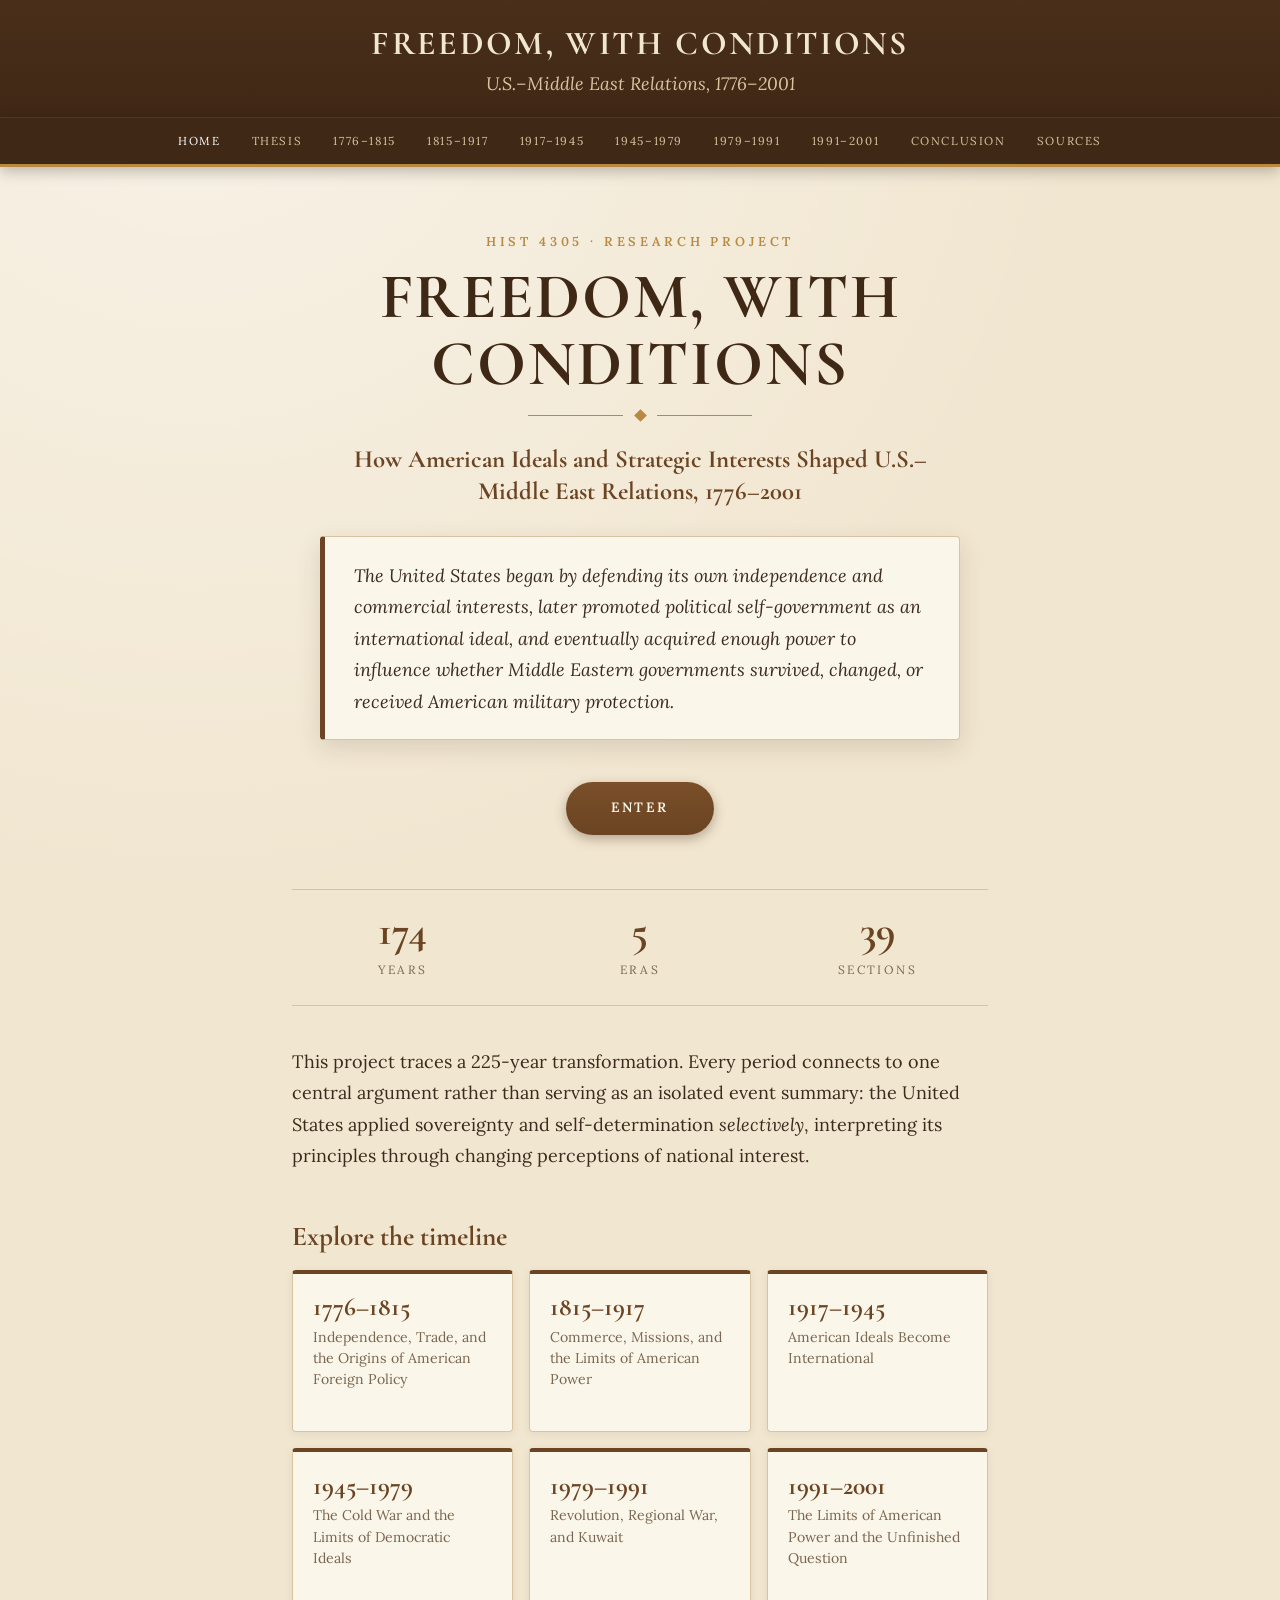
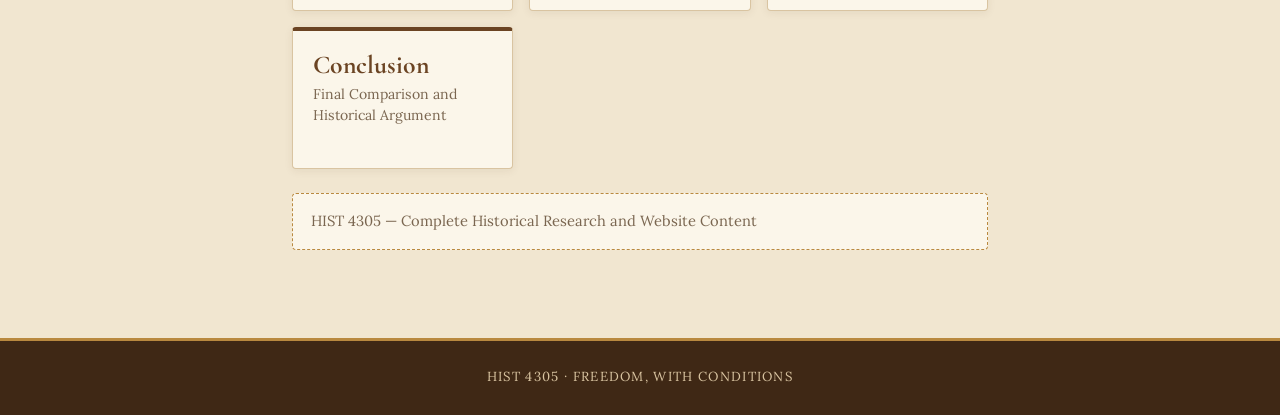
==== site/index.html @ 3a672519 "first commit" ====
<!doctype html>
<html lang="en">
<head>
  <meta charset="utf-8">
  <meta name="viewport" content="width=device-width, initial-scale=1">
  <title>Home | Freedom, With Conditions</title>
  <link rel="preconnect" href="https://fonts.googleapis.com">
  <link rel="preconnect" href="https://fonts.gstatic.com" crossorigin>
  <link href="https://fonts.googleapis.com/css2?family=Cormorant+Garamond:wght@600;700&family=Lora:ital,wght@0,400;0,600;1,400&display=swap" rel="stylesheet">
  <link rel="stylesheet" href="style.css">
  <script>document.documentElement.classList.add("js");</script>
  <script src="script.js" defer></script>
</head>
<body>
  <div id="progress"></div>

  <header>
    <a class="site" href="index.html">Freedom, With Conditions</a>
    <p class="sub">U.S.–Middle East Relations, 1776–2001</p>
  </header>

  <nav class="topnav" aria-label="Main">
    <ul>
        <li><a href="index.html" class="on">Home</a></li>
        <li><a href="thesis.html">Thesis</a></li>
        <li><a href="early-republic.html">1776–1815</a></li>
        <li><a href="ottoman-era.html">1815–1917</a></li>
        <li><a href="ideals-go-global.html">1917–1945</a></li>
        <li><a href="cold-war.html">1945–1979</a></li>
        <li><a href="gulf-war.html">1979–1991</a></li>
        <li><a href="after-1991.html">1991–2001</a></li>
        <li><a href="conclusion.html">Conclusion</a></li>
        <li><a href="sources.html">Sources</a></li>
    </ul>
  </nav>

  <main>
    <section class="hero">
      <p class="eyebrow">HIST 4305 &middot; Research Project</p>
      <h1>Freedom, With Conditions</h1>
      <div class="ornament"><span></span></div>
      <p><b>How American Ideals and Strategic Interests Shaped U.S.–Middle East Relations, 1776–2001</b></p>
      <blockquote class="quote">The United States began by defending its own independence and commercial interests, later promoted political self-government as an international ideal, and eventually acquired enough power to influence whether Middle Eastern governments survived, changed, or received American military protection.</blockquote>
      <a class="btn" href="thesis.html">Enter</a>
    </section>

    <div class="stats reveal">
      <div><b data-count="225">225</b><span>years</span></div>
      <div><b data-count="7">7</b><span>eras</span></div>
      <div><b data-count="50">50</b><span>sections</span></div>
    </div>

    <p class="reveal">This project traces a 225-year transformation. Every period connects to one central argument rather than serving as an isolated event summary: the United States applied sovereignty and self-determination <i>selectively</i>, interpreting its principles through changing perceptions of national interest.</p>

    <h2 class="plain">Explore the timeline</h2>
    <div class="cards">
      <a class="card reveal" href="early-republic.html"><span class="card-period">1776–1815</span><span class="card-title">Independence, Trade, and the Origins of American Foreign Policy</span><span class="card-go">Read &rarr;</span></a>
      <a class="card reveal" href="ottoman-era.html"><span class="card-period">1815–1917</span><span class="card-title">Commerce, Missions, and the Limits of American Power</span><span class="card-go">Read &rarr;</span></a>
      <a class="card reveal" href="ideals-go-global.html"><span class="card-period">1917–1945</span><span class="card-title">American Ideals Become International</span><span class="card-go">Read &rarr;</span></a>
      <a class="card reveal" href="cold-war.html"><span class="card-period">1945–1979</span><span class="card-title">The Cold War and the Limits of Democratic Ideals</span><span class="card-go">Read &rarr;</span></a>
      <a class="card reveal" href="gulf-war.html"><span class="card-period">1979–1991</span><span class="card-title">Revolution, Regional War, and Kuwait</span><span class="card-go">Read &rarr;</span></a>
      <a class="card reveal" href="after-1991.html"><span class="card-period">1991–2001</span><span class="card-title">The Limits of American Power and the Unfinished Question</span><span class="card-go">Read &rarr;</span></a>
      <a class="card reveal" href="conclusion.html"><span class="card-period">Conclusion</span><span class="card-title">Final Comparison and Historical Argument</span><span class="card-go">Read &rarr;</span></a>
    </div>

    <p class="note">HIST 4305 &mdash; Complete Historical Research and Website Content</p>
  </main>

  <footer>HIST 4305 &middot; Freedom, With Conditions</footer>
</body>
</html>
---- site/style.css ----
/* ---------- Theme ---------- */
:root {
  --bg: #f1e6d0;        /* page background (beige) */
  --paper: #fbf6ea;     /* cards and panels */
  --ink: #3b2a1d;       /* body text */
  --brown: #6b4423;     /* accents, links */
  --dark: #3f2815;      /* header, footer */
  --tan: #d9c4a1;       /* borders, highlights */
  --gold: #b9893f;      /* small highlights */
  --muted: #7a6650;     /* small print */
  --shadow: 0 8px 24px rgba(74, 47, 26, 0.14);

  --display: "Cormorant Garamond", Georgia, serif;
  --body: "Lora", Georgia, "Times New Roman", serif;
}

/* ---------- Base ---------- */
* {
  box-sizing: border-box;
}

html {
  scroll-behavior: smooth;
  scroll-padding-top: 4.5rem;     /* anchors land below the sticky nav */
}

body {
  display: flex;
  flex-direction: column;
  min-height: 100vh;
  margin: 0;
  background:
    radial-gradient(circle at 15% 0%, rgba(255, 255, 255, 0.5), transparent 40%),
    var(--bg);
  color: var(--ink);
  font: 18px/1.75 var(--body);
}

body.noscroll {
  overflow: hidden;
}

a {
  color: var(--brown);
  text-underline-offset: 3px;
}

a:hover {
  color: var(--dark);
}

::selection {
  background: var(--tan);
}

/* ---------- Reading progress ---------- */
#progress {
  position: fixed;
  top: 0;
  left: 0;
  z-index: 50;
  width: 0;
  height: 4px;
  background: linear-gradient(90deg, var(--gold), var(--brown));
}

/* ---------- Header and navigation ---------- */
header {
  background: linear-gradient(180deg, #4a2f1a, var(--dark));
  text-align: center;
  padding: 1.6rem 1rem 1.1rem;
}

header .site {
  display: inline-block;
  color: var(--bg);
  font: 700 2.1rem/1.1 var(--display);
  letter-spacing: 0.07em;
  text-transform: uppercase;
  text-decoration: none;
}

header .sub {
  margin: 0.3rem 0 0;
  font-style: italic;
  color: var(--tan);
}

.topnav {
  position: sticky;
  top: 0;
  z-index: 40;
  background: var(--dark);
  border-top: 1px solid rgba(255, 255, 255, 0.08);
  border-bottom: 3px solid var(--gold);
  box-shadow: 0 4px 14px rgba(0, 0, 0, 0.25);
}

.topnav ul {
  display: flex;
  justify-content: center;
  gap: 0 0.15rem;
  margin: 0;
  padding: 0 0.5rem;
  list-style: none;
  overflow-x: auto;
  scrollbar-width: none;
}

.topnav ul::-webkit-scrollbar {
  display: none;
}

.topnav a {
  display: block;
  padding: 0.8rem 0.9rem;
  color: var(--tan);
  white-space: nowrap;
  text-decoration: none;
  text-transform: uppercase;
  font-size: 0.72rem;
  letter-spacing: 0.14em;
  border-bottom: 3px solid transparent;
  margin-bottom: -3px;
  transition: color 0.2s, background 0.2s, border-color 0.2s;
}

.topnav a:hover {
  color: #fff;
  background: rgba(255, 255, 255, 0.07);
}

.topnav a.on {
  color: #fff;
  border-bottom-color: var(--gold);
}

/* ---------- Main content ---------- */
main {
  flex: 1;
  width: 100%;
  max-width: 46rem;
  margin: 0 auto;
  padding: 3rem 1.25rem 4rem;
}

main p {
  margin: 0 0 1.2rem;
}

.eyebrow {
  margin: 0 0 0.3rem;
  color: var(--gold);
  font-size: 0.8rem;
  font-weight: 600;
  letter-spacing: 0.3em;
  text-transform: uppercase;
}

h1,
h2 {
  font-family: var(--display);
  font-weight: 700;
}

h1 {
  margin: 0 0 1.6rem;
  padding-bottom: 0.9rem;
  border-bottom: 2px solid var(--tan);
  font-size: 2.7rem;
  line-height: 1.15;
  color: var(--dark);
}

h2 {
  display: flex;
  align-items: baseline;
  gap: 0.75rem;
  margin: 3rem 0 0.7rem;
  font-size: 1.7rem;
  line-height: 1.25;
  color: var(--brown);
}

h2 .num {
  flex: none;
  min-width: 2.4rem;
  padding: 0.05rem 0.55rem;
  background: var(--brown);
  color: var(--paper);
  border-radius: 999px;
  font: 600 0.85rem/1.7 var(--body);
  text-align: center;
}

/* ---------- Reveal on scroll ---------- */
.js .reveal {
  opacity: 0;
  transform: translateY(20px);
  transition: opacity 0.6s ease, transform 0.6s ease;
}

.js .reveal.in {
  opacity: 1;
  transform: none;
}

/* ---------- Home hero ---------- */
.hero {
  max-width: 40rem;
  margin: 0 auto;
  padding-top: 1rem;
  text-align: center;
}

.hero h1 {
  margin: 0.6rem 0 0.9rem;
  padding: 0;
  border: 0;
  font-size: 4rem;
  line-height: 1.05;
  letter-spacing: 0.03em;
  text-transform: uppercase;
}

.ornament {
  display: flex;
  align-items: center;
  gap: 0.8rem;
  max-width: 14rem;
  margin: 0 auto 1.4rem;
}

.ornament::before,
.ornament::after {
  content: "";
  flex: 1;
  height: 1px;
  background: var(--gold);
}

.ornament span {
  width: 9px;
  height: 9px;
  background: var(--gold);
  transform: rotate(45deg);
}

.hero > p:not(.eyebrow) {
  font-family: var(--display);
  font-size: 1.55rem;
  line-height: 1.3;
  color: var(--brown);
}

.quote {
  margin: 1.8rem 0;
  padding: 1.4rem 1.8rem;
  background: var(--paper);
  border: 1px solid var(--tan);
  border-left: 5px solid var(--brown);
  border-radius: 4px;
  box-shadow: var(--shadow);
  font-style: italic;
  text-align: left;
}

.btn {
  display: inline-block;
  margin: 0.8rem 0 0.4rem;
  padding: 0.9rem 2.8rem;
  background: linear-gradient(180deg, #7a4f29, var(--brown));
  color: var(--paper);
  border-radius: 999px;
  box-shadow: 0 4px 12px rgba(74, 47, 26, 0.35);
  text-decoration: none;
  text-transform: uppercase;
  font-size: 0.85rem;
  font-weight: 600;
  letter-spacing: 0.22em;
  transition: transform 0.15s, box-shadow 0.15s;
}

.btn:hover {
  color: #fff;
  transform: translateY(-2px);
  box-shadow: 0 8px 18px rgba(74, 47, 26, 0.4);
}

/* ---------- Stats row ---------- */
.stats {
  display: flex;
  justify-content: center;
  gap: 1rem;
  margin: 3rem 0 2.5rem;
  padding: 1.3rem 0;
  border-top: 1px solid var(--tan);
  border-bottom: 1px solid var(--tan);
}

.stats div {
  flex: 1;
  text-align: center;
}

.stats b {
  display: block;
  font: 700 2.6rem/1 var(--display);
  color: var(--brown);
}

.stats span {
  font-size: 0.75rem;
  letter-spacing: 0.2em;
  text-transform: uppercase;
  color: var(--muted);
}

/* ---------- Timeline cards ---------- */
.cards {
  display: grid;
  grid-template-columns: repeat(auto-fill, minmax(13.5rem, 1fr));
  gap: 1rem;
  margin-top: 1rem;
}

.card {
  position: relative;
  display: flex;
  flex-direction: column;
  gap: 0.35rem;
  padding: 1.2rem 1.25rem 2.6rem;
  background: var(--paper);
  border: 1px solid var(--tan);
  border-top: 4px solid var(--brown);
  border-radius: 4px;
  box-shadow: 0 2px 8px rgba(74, 47, 26, 0.08);
  color: var(--ink);
  text-decoration: none;
  transition: transform 0.2s, box-shadow 0.2s, border-color 0.2s, opacity 0.6s;
}

.card:hover {
  color: var(--ink);
  transform: translateY(-5px);
  border-top-color: var(--gold);
  box-shadow: var(--shadow);
}

.card-period {
  font: 700 1.6rem/1.1 var(--display);
  color: var(--brown);
}

.card-title {
  font-size: 0.88rem;
  line-height: 1.5;
  color: var(--muted);
}

.card-go {
  position: absolute;
  left: 1.25rem;
  bottom: 0.9rem;
  font-size: 0.75rem;
  letter-spacing: 0.15em;
  text-transform: uppercase;
  color: var(--gold);
  opacity: 0;
  transform: translateX(-6px);
  transition: opacity 0.2s, transform 0.2s;
}

.card:hover .card-go {
  opacity: 1;
  transform: none;
}

/* ---------- Notes, sources, search, pager ---------- */
.note {
  margin: 1.5rem 0;
  padding: 0.9rem 1.1rem;
  background: var(--paper);
  border: 1px dashed var(--gold);
  border-radius: 4px;
  font-size: 0.92rem;
  color: var(--muted);
}

.search {
  width: 100%;
  margin: 0 0 1rem;
  padding: 0.8rem 1.1rem;
  background: var(--paper);
  border: 1px solid var(--tan);
  border-radius: 999px;
  color: var(--ink);
  font: 1rem var(--body);
  transition: border-color 0.2s, box-shadow 0.2s;
}

.search:focus {
  outline: none;
  border-color: var(--brown);
  box-shadow: 0 0 0 3px rgba(107, 68, 35, 0.18);
}

.src {
  margin: 0 0 1rem;
  padding-left: 1.2rem;
  font-size: 0.92rem;
  color: var(--muted);
}

.src li {
  margin-bottom: 0.35rem;
}

.pager {
  display: flex;
  justify-content: space-between;
  gap: 1rem;
  margin-top: 3.5rem;
  padding-top: 1.4rem;
  border-top: 1px solid var(--tan);
}

.pager a {
  display: inline-block;
  padding: 0.55rem 1.2rem;
  border: 1px solid var(--brown);
  border-radius: 999px;
  text-decoration: none;
  font-size: 0.9rem;
  transition: background 0.2s, color 0.2s, transform 0.15s;
}

.pager a:hover {
  background: var(--brown);
  color: var(--paper);
  transform: translateY(-2px);
}

/* ---------- Figures and lightbox ---------- */
figure {
  margin: 1.5rem auto 2rem;
  text-align: center;
}

figure img {
  display: block;
  max-width: 100%;
  max-height: 30rem;
  width: auto;
  height: auto;
  margin: 0 auto;
  border: 1px solid var(--tan);
  box-shadow: var(--shadow);
  cursor: zoom-in;
  transition: transform 0.25s, box-shadow 0.25s;
}

figure img:hover {
  transform: scale(1.015);
  box-shadow: 0 12px 30px rgba(74, 47, 26, 0.28);
}

figcaption {
  max-width: 34rem;
  margin: 0.9rem auto 0;
  font-size: 0.85rem;
  line-height: 1.5;
  font-style: italic;
  color: var(--muted);
}

.lightbox {
  position: fixed;
  inset: 0;
  z-index: 100;
  display: flex;
  flex-direction: column;
  align-items: center;
  justify-content: center;
  gap: 1rem;
  padding: 2rem 1rem;
  background: rgba(30, 18, 8, 0.92);
  opacity: 0;
  visibility: hidden;
  transition: opacity 0.25s, visibility 0.25s;
}

.lightbox.open {
  opacity: 1;
  visibility: visible;
}

.lightbox img {
  max-width: 100%;
  max-height: 80vh;
  border: 4px solid var(--paper);
  box-shadow: 0 10px 40px rgba(0, 0, 0, 0.5);
  cursor: default;
}

.lb-cap {
  max-width: 40rem;
  margin: 0;
  color: var(--tan);
  font-size: 0.9rem;
  font-style: italic;
  text-align: center;
}

.lb-close {
  position: absolute;
  top: 0.8rem;
  right: 1.2rem;
  background: none;
  border: 0;
  color: var(--paper);
  font-size: 2.4rem;
  line-height: 1;
  cursor: pointer;
}

/* ---------- Section dots and back-to-top ---------- */
.dots {
  position: fixed;
  top: 50%;
  right: 1.2rem;
  z-index: 30;
  display: none;
  flex-direction: column;
  gap: 0.9rem;
  transform: translateY(-50%);
}

.dots a {
  position: relative;
  display: block;
  width: 11px;
  height: 11px;
  background: var(--tan);
  border: 2px solid var(--bg);
  border-radius: 50%;
  transition: background 0.2s, transform 0.2s;
}

.dots a.on {
  background: var(--brown);
  transform: scale(1.5);
}

.dots a span {
  position: absolute;
  top: 50%;
  right: 1.6rem;
  padding: 0.25rem 0.7rem;
  background: var(--dark);
  color: var(--paper);
  border-radius: 4px;
  font-size: 0.75rem;
  white-space: nowrap;
  transform: translateY(-50%);
  opacity: 0;
  pointer-events: none;
  transition: opacity 0.15s;
}

.dots a:hover span {
  opacity: 1;
}

.to-top {
  position: fixed;
  right: 1.2rem;
  bottom: 1.2rem;
  z-index: 30;
  width: 2.8rem;
  height: 2.8rem;
  background: var(--brown);
  color: var(--paper);
  border: 0;
  border-radius: 50%;
  box-shadow: 0 4px 12px rgba(74, 47, 26, 0.4);
  font-size: 1.3rem;
  cursor: pointer;
  opacity: 0;
  transform: translateY(10px);
  pointer-events: none;
  transition: opacity 0.25s, transform 0.25s, background 0.2s;
}

.to-top.show {
  opacity: 1;
  transform: none;
  pointer-events: auto;
}

.to-top:hover {
  background: var(--dark);
}

/* ---------- Footer ---------- */
footer {
  padding: 1.6rem 1rem;
  background: var(--dark);
  color: var(--tan);
  text-align: center;
  font-size: 0.82rem;
  letter-spacing: 0.1em;
  text-transform: uppercase;
  border-top: 3px solid var(--gold);
}

/* ---------- Responsive ---------- */
@media (min-width: 1180px) {
  .dots {
    display: flex;
  }
}

@media (max-width: 700px) {
  body {
    font-size: 17px;
  }

  header .site {
    font-size: 1.5rem;
  }

  .topnav ul {
    justify-content: flex-start;   /* scrolls sideways on phones */
  }

  main {
    padding-top: 2rem;
  }

  h1 {
    font-size: 2rem;
  }

  h2 {
    font-size: 1.4rem;
  }

  .hero h1 {
    font-size: 2.5rem;
  }

  .hero > p:not(.eyebrow) {
    font-size: 1.25rem;
  }

  .stats b {
    font-size: 2rem;
  }
}

/* ---------- Respect reduced-motion preferences ---------- */
@media (prefers-reduced-motion: reduce) {
  html {
    scroll-behavior: auto;
  }

  *,
  *::before,
  *::after {
    transition: none !important;
  }

  .js .reveal {
    opacity: 1;
    transform: none;
  }
}
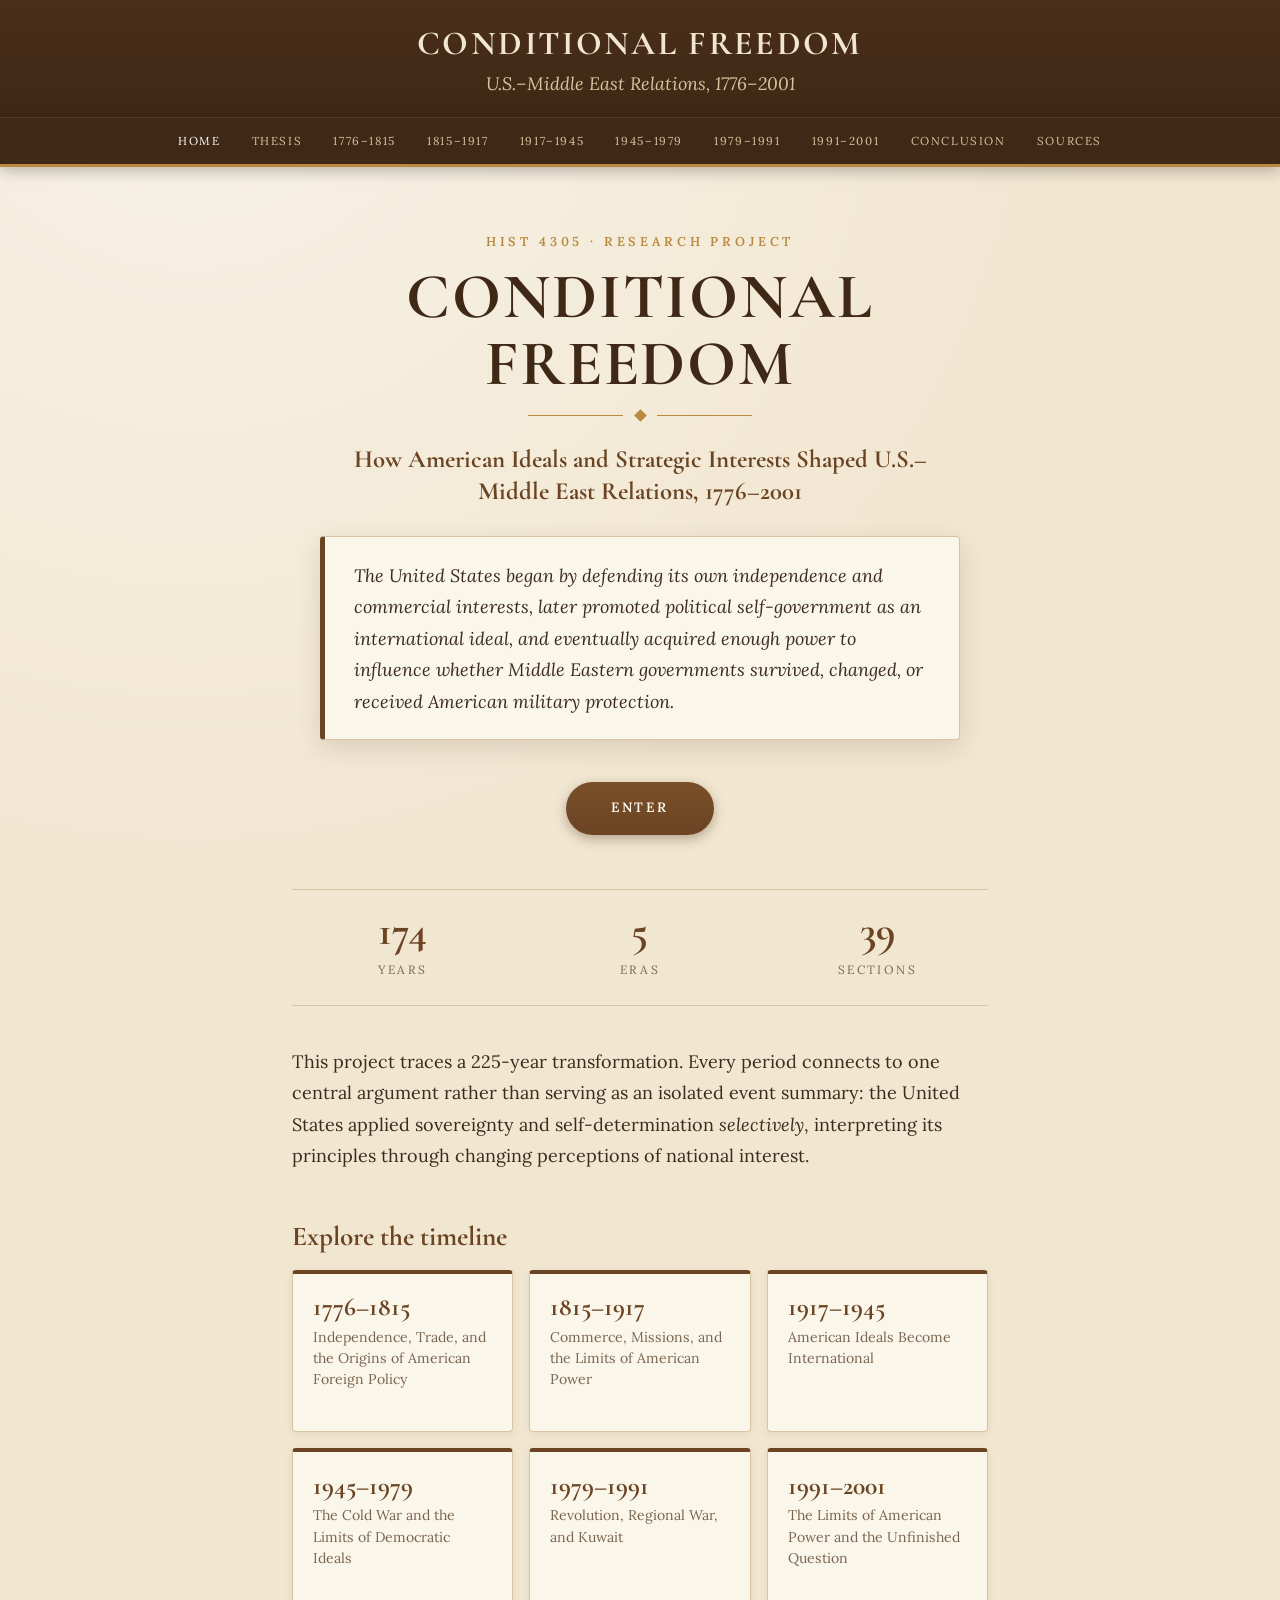
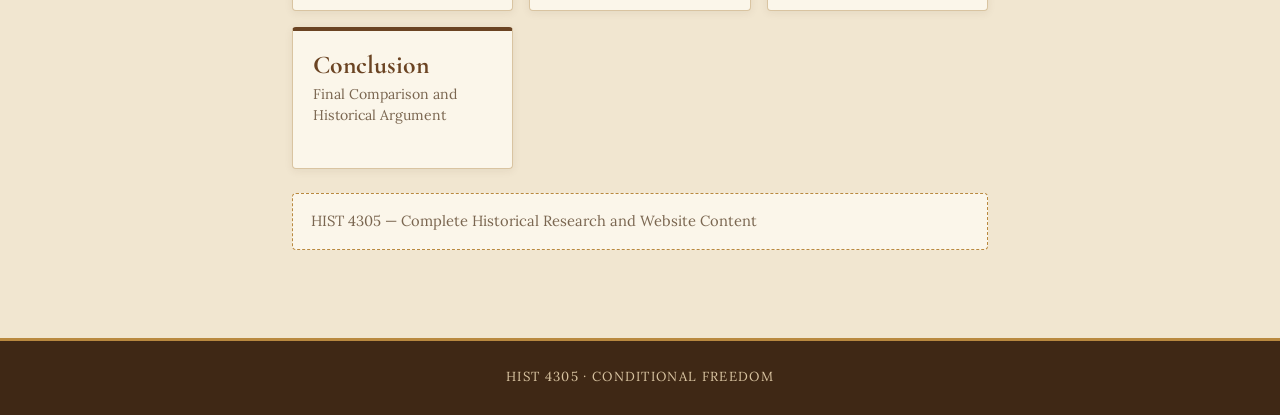
==== commit 3d7bfdfd: "Update site pages, styles, and add images" ====
--- a/site/index.html
+++ b/site/index.html
@@ -3,7 +3,7 @@
 <head>
   <meta charset="utf-8">
   <meta name="viewport" content="width=device-width, initial-scale=1">
-  <title>Home | Freedom, With Conditions</title>
+  <title>Home | Conditional Freedom</title>
   <link rel="preconnect" href="https://fonts.googleapis.com">
   <link rel="preconnect" href="https://fonts.gstatic.com" crossorigin>
   <link href="https://fonts.googleapis.com/css2?family=Cormorant+Garamond:wght@600;700&family=Lora:ital,wght@0,400;0,600;1,400&display=swap" rel="stylesheet">
@@ -15,7 +15,7 @@
   <div id="progress"></div>
 
   <header>
-    <a class="site" href="index.html">Freedom, With Conditions</a>
+    <a class="site" href="index.html">Conditional Freedom</a>
     <p class="sub">U.S.–Middle East Relations, 1776–2001</p>
   </header>
 
@@ -37,7 +37,7 @@
   <main>
     <section class="hero">
       <p class="eyebrow">HIST 4305 &middot; Research Project</p>
-      <h1>Freedom, With Conditions</h1>
+      <h1>Conditional Freedom</h1>
       <div class="ornament"><span></span></div>
       <p><b>How American Ideals and Strategic Interests Shaped U.S.–Middle East Relations, 1776–2001</b></p>
       <blockquote class="quote">The United States began by defending its own independence and commercial interests, later promoted political self-government as an international ideal, and eventually acquired enough power to influence whether Middle Eastern governments survived, changed, or received American military protection.</blockquote>
@@ -66,6 +66,6 @@
     <p class="note">HIST 4305 &mdash; Complete Historical Research and Website Content</p>
   </main>
 
-  <footer>HIST 4305 &middot; Freedom, With Conditions</footer>
+  <footer>HIST 4305 &middot; Conditional Freedom</footer>
 </body>
 </html>
--- a/site/style.css
+++ b/site/style.css
@@ -676,3 +676,32 @@
     transform: none;
   }
 }
+
+/* ---------- Annotated bibliography ---------- */
+.bib {
+  padding-left: 0;
+  list-style: none;
+}
+
+.bib li {
+  margin-bottom: 1.5rem;
+  padding-bottom: 1.5rem;
+  border-bottom: 1px solid var(--tan);
+}
+
+.bib li:last-child {
+  border-bottom: 0;
+}
+
+.bib a {
+  color: var(--brown);
+  font-size: 0.98rem;
+  line-height: 1.5;
+  overflow-wrap: anywhere;
+}
+
+.bib .annot {
+  display: block;
+  margin-top: 0.5rem;
+  line-height: 1.65;
+}
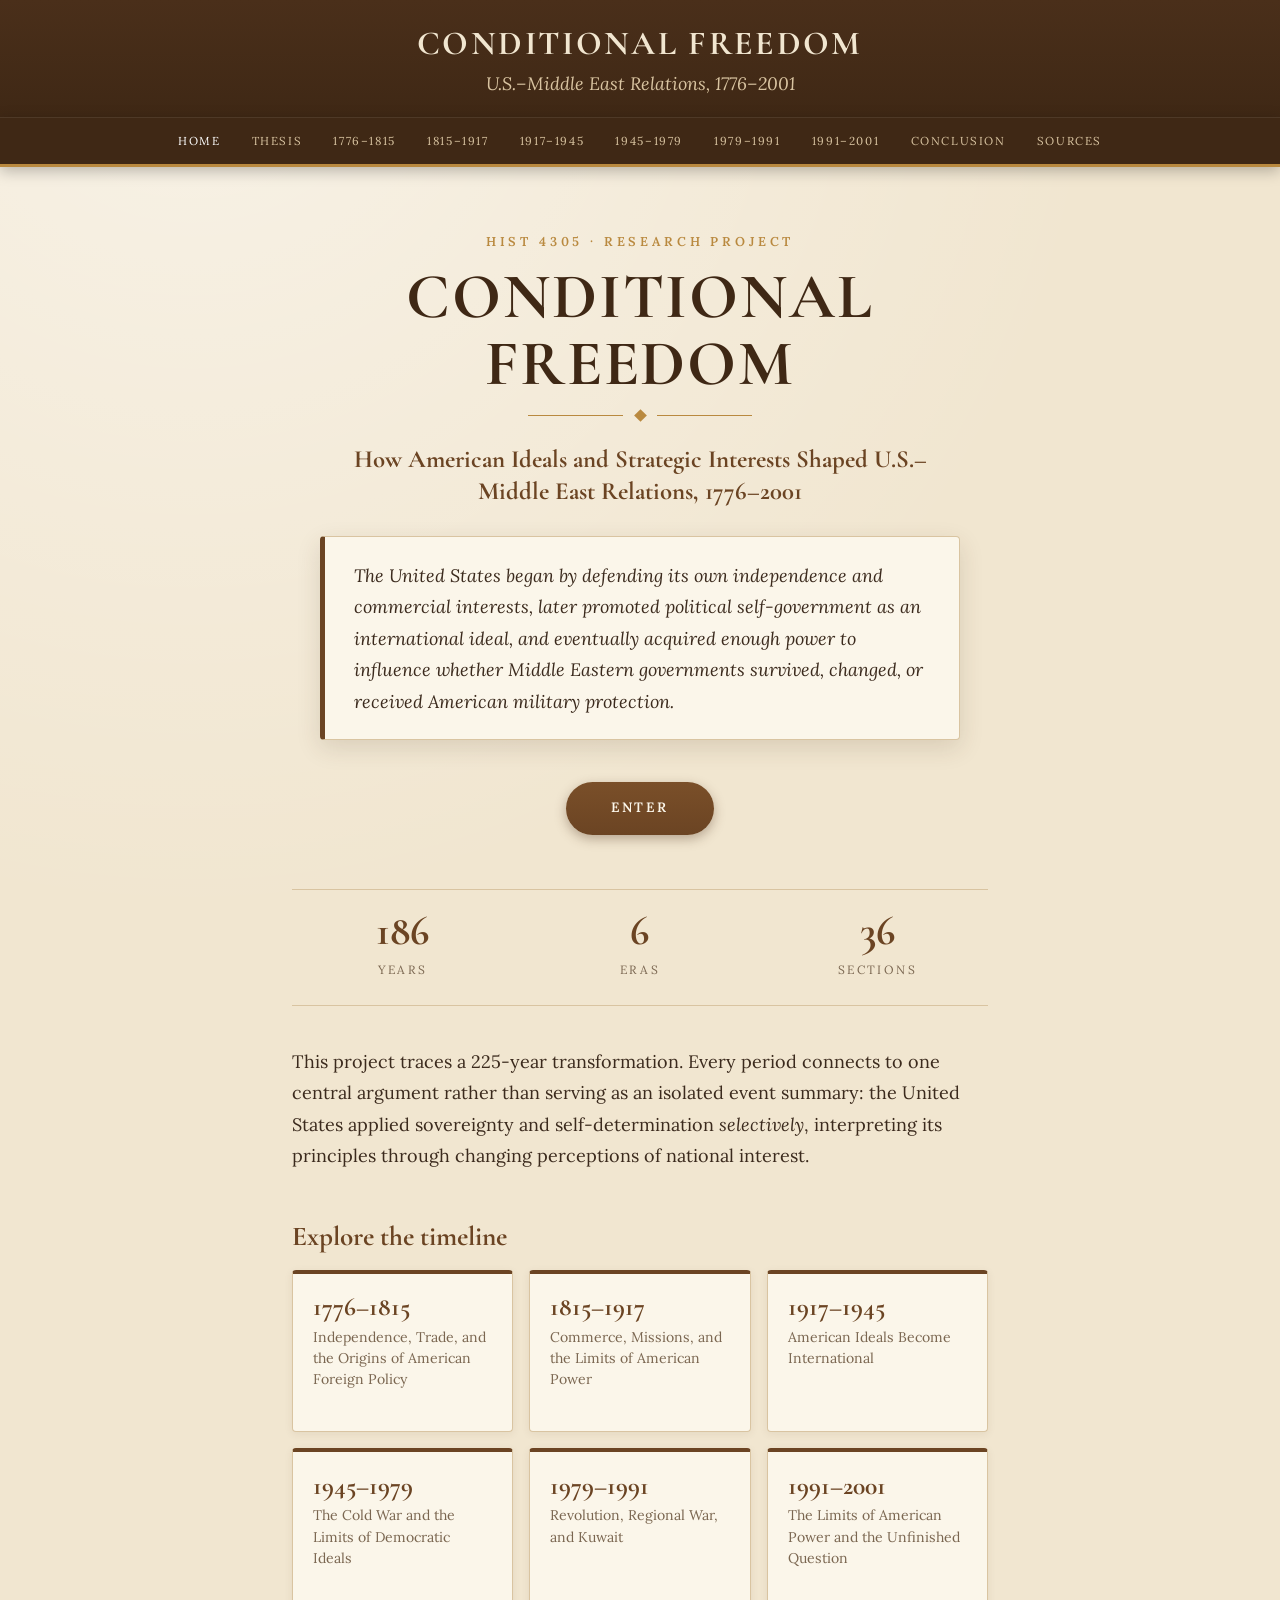
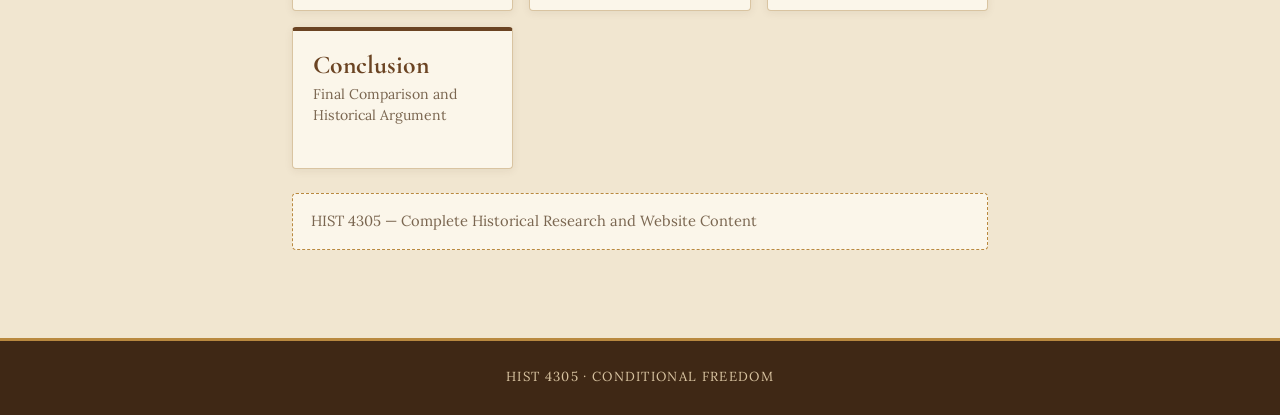
==== commit 3d02b25a: "Merge and remove sections, renumber headings, update section counts" ====
--- a/site/index.html
+++ b/site/index.html
@@ -47,7 +47,7 @@
     <div class="stats reveal">
       <div><b data-count="225">225</b><span>years</span></div>
       <div><b data-count="7">7</b><span>eras</span></div>
-      <div><b data-count="50">50</b><span>sections</span></div>
+      <div><b data-count="43">43</b><span>sections</span></div>
     </div>
 
     <p class="reveal">This project traces a 225-year transformation. Every period connects to one central argument rather than serving as an isolated event summary: the United States applied sovereignty and self-determination <i>selectively</i>, interpreting its principles through changing perceptions of national interest.</p>
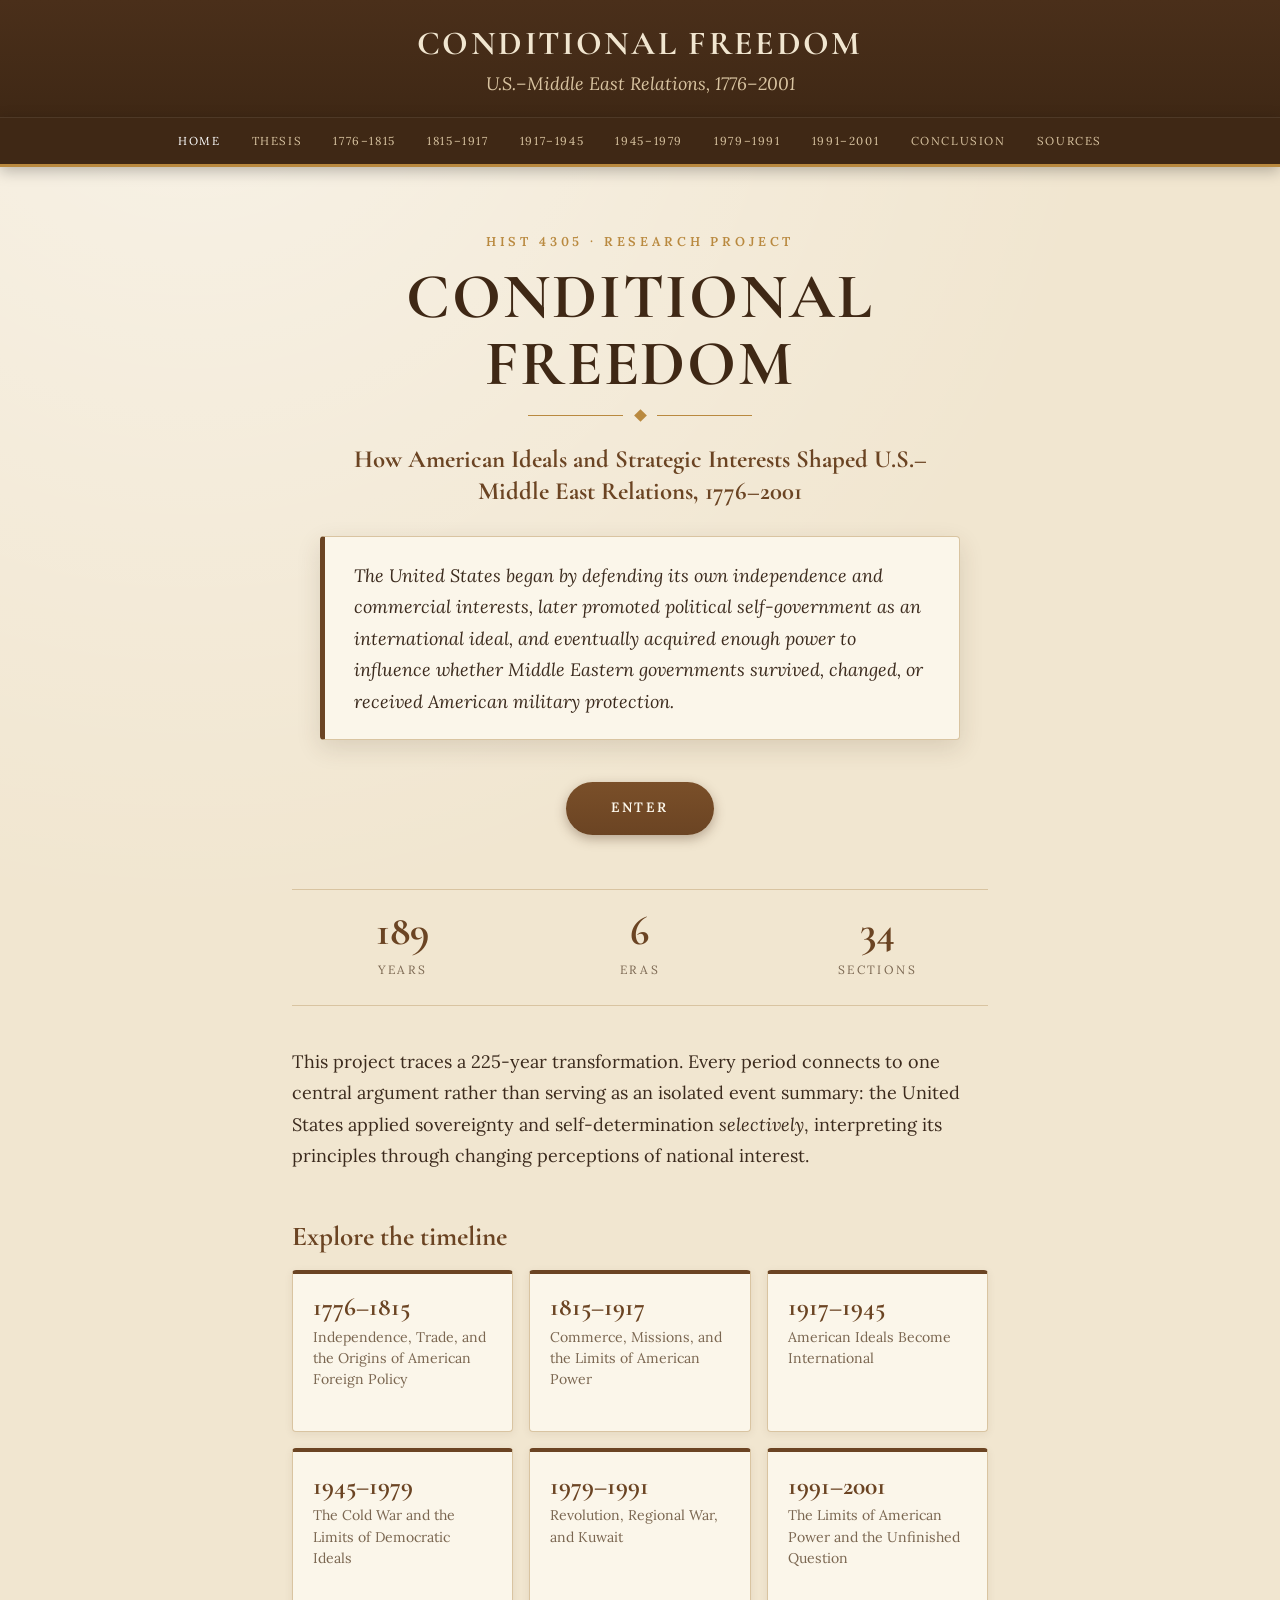
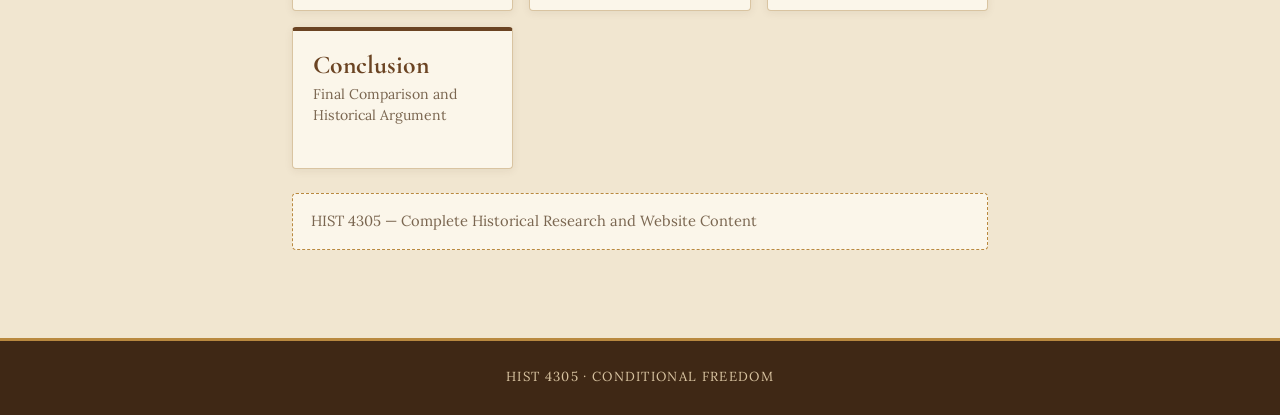
==== commit ff179e92: "Remove two sections from thesis page and renumber" ====
--- a/site/index.html
+++ b/site/index.html
@@ -47,7 +47,7 @@
     <div class="stats reveal">
       <div><b data-count="225">225</b><span>years</span></div>
       <div><b data-count="7">7</b><span>eras</span></div>
-      <div><b data-count="43">43</b><span>sections</span></div>
+      <div><b data-count="41">41</b><span>sections</span></div>
     </div>
 
     <p class="reveal">This project traces a 225-year transformation. Every period connects to one central argument rather than serving as an isolated event summary: the United States applied sovereignty and self-determination <i>selectively</i>, interpreting its principles through changing perceptions of national interest.</p>
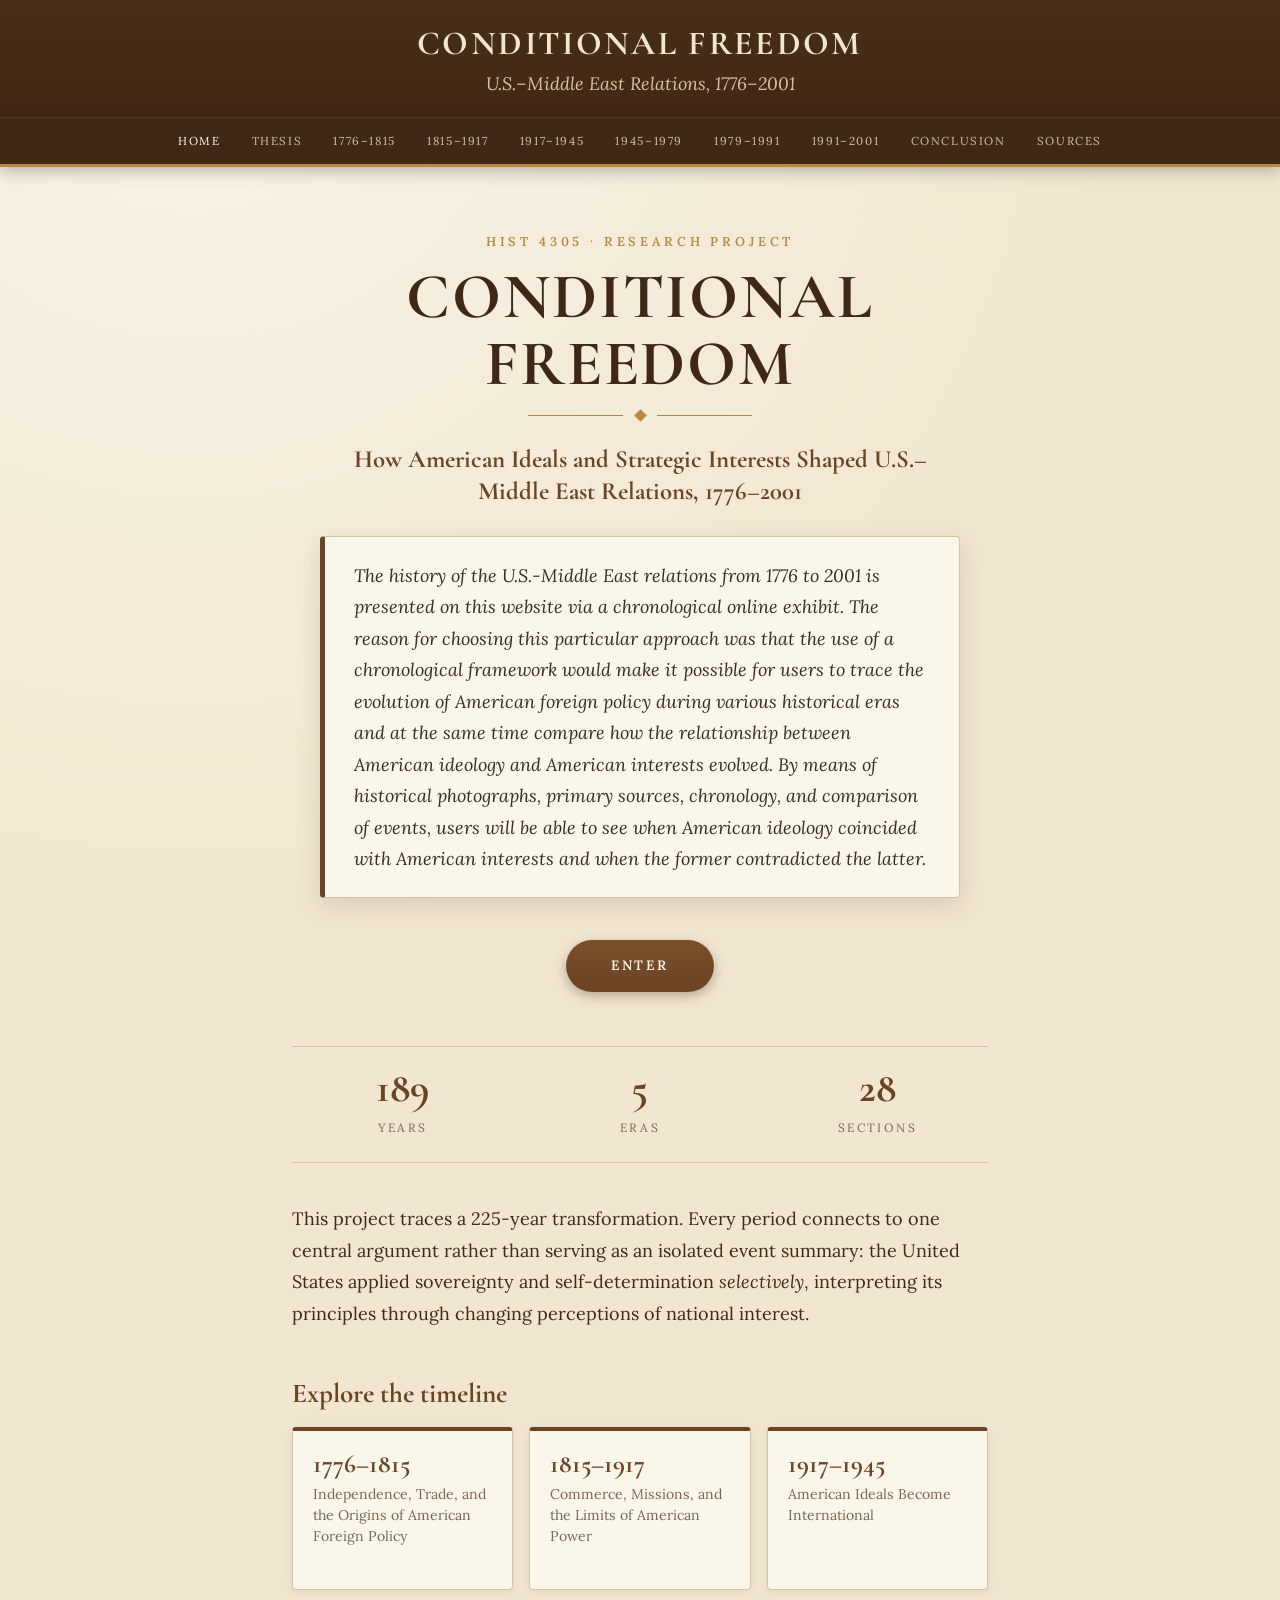
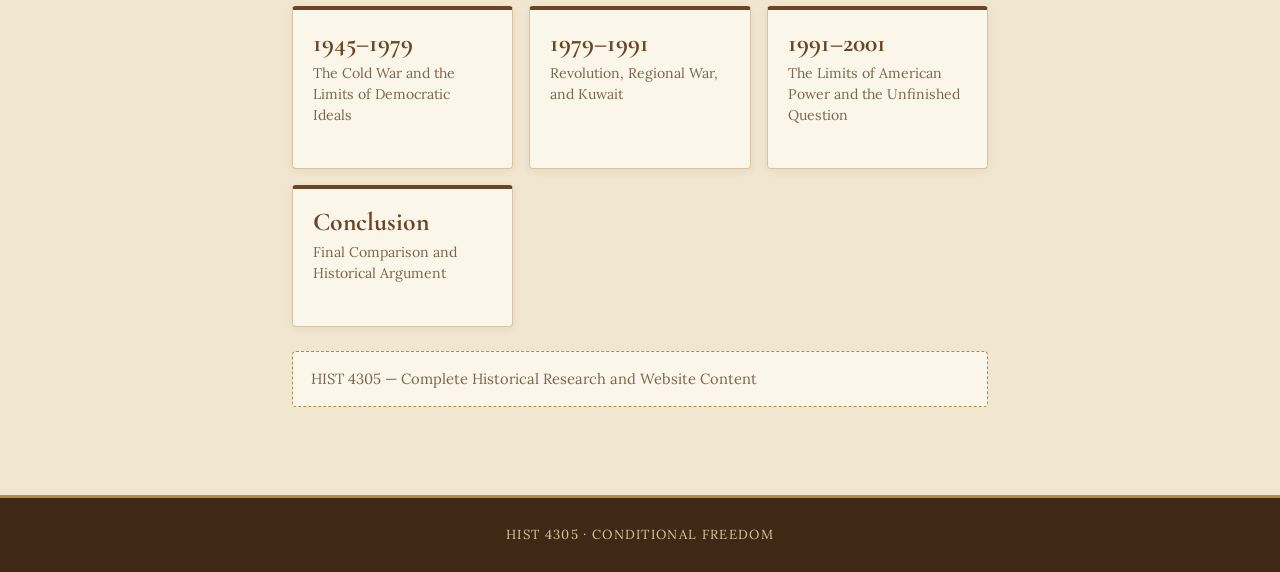
==== commit d98686d1: "Refactor content across multiple sections for clarity and conciseness; update historical context and" ====
--- a/site/index.html
+++ b/site/index.html
@@ -40,14 +40,14 @@
       <h1>Conditional Freedom</h1>
       <div class="ornament"><span></span></div>
       <p><b>How American Ideals and Strategic Interests Shaped U.S.–Middle East Relations, 1776–2001</b></p>
-      <blockquote class="quote">The United States began by defending its own independence and commercial interests, later promoted political self-government as an international ideal, and eventually acquired enough power to influence whether Middle Eastern governments survived, changed, or received American military protection.</blockquote>
+      <blockquote class="quote">The history of the U.S.-Middle East relations from 1776 to 2001 is presented on this website via a chronological online exhibit. The reason for choosing this particular approach was that the use of a chronological framework would make it possible for users to trace the evolution of American foreign policy during various historical eras and at the same time compare how the relationship between American ideology and American interests evolved. By means of historical photographs, primary sources, chronology, and comparison of events, users will be able to see when American ideology coincided with American interests and when the former contradicted the latter.</blockquote>
       <a class="btn" href="thesis.html">Enter</a>
     </section>
 
     <div class="stats reveal">
       <div><b data-count="225">225</b><span>years</span></div>
-      <div><b data-count="7">7</b><span>eras</span></div>
-      <div><b data-count="41">41</b><span>sections</span></div>
+      <div><b data-count="6">6</b><span>eras</span></div>
+      <div><b data-count="33">33</b><span>sections</span></div>
     </div>
 
     <p class="reveal">This project traces a 225-year transformation. Every period connects to one central argument rather than serving as an isolated event summary: the United States applied sovereignty and self-determination <i>selectively</i>, interpreting its principles through changing perceptions of national interest.</p>
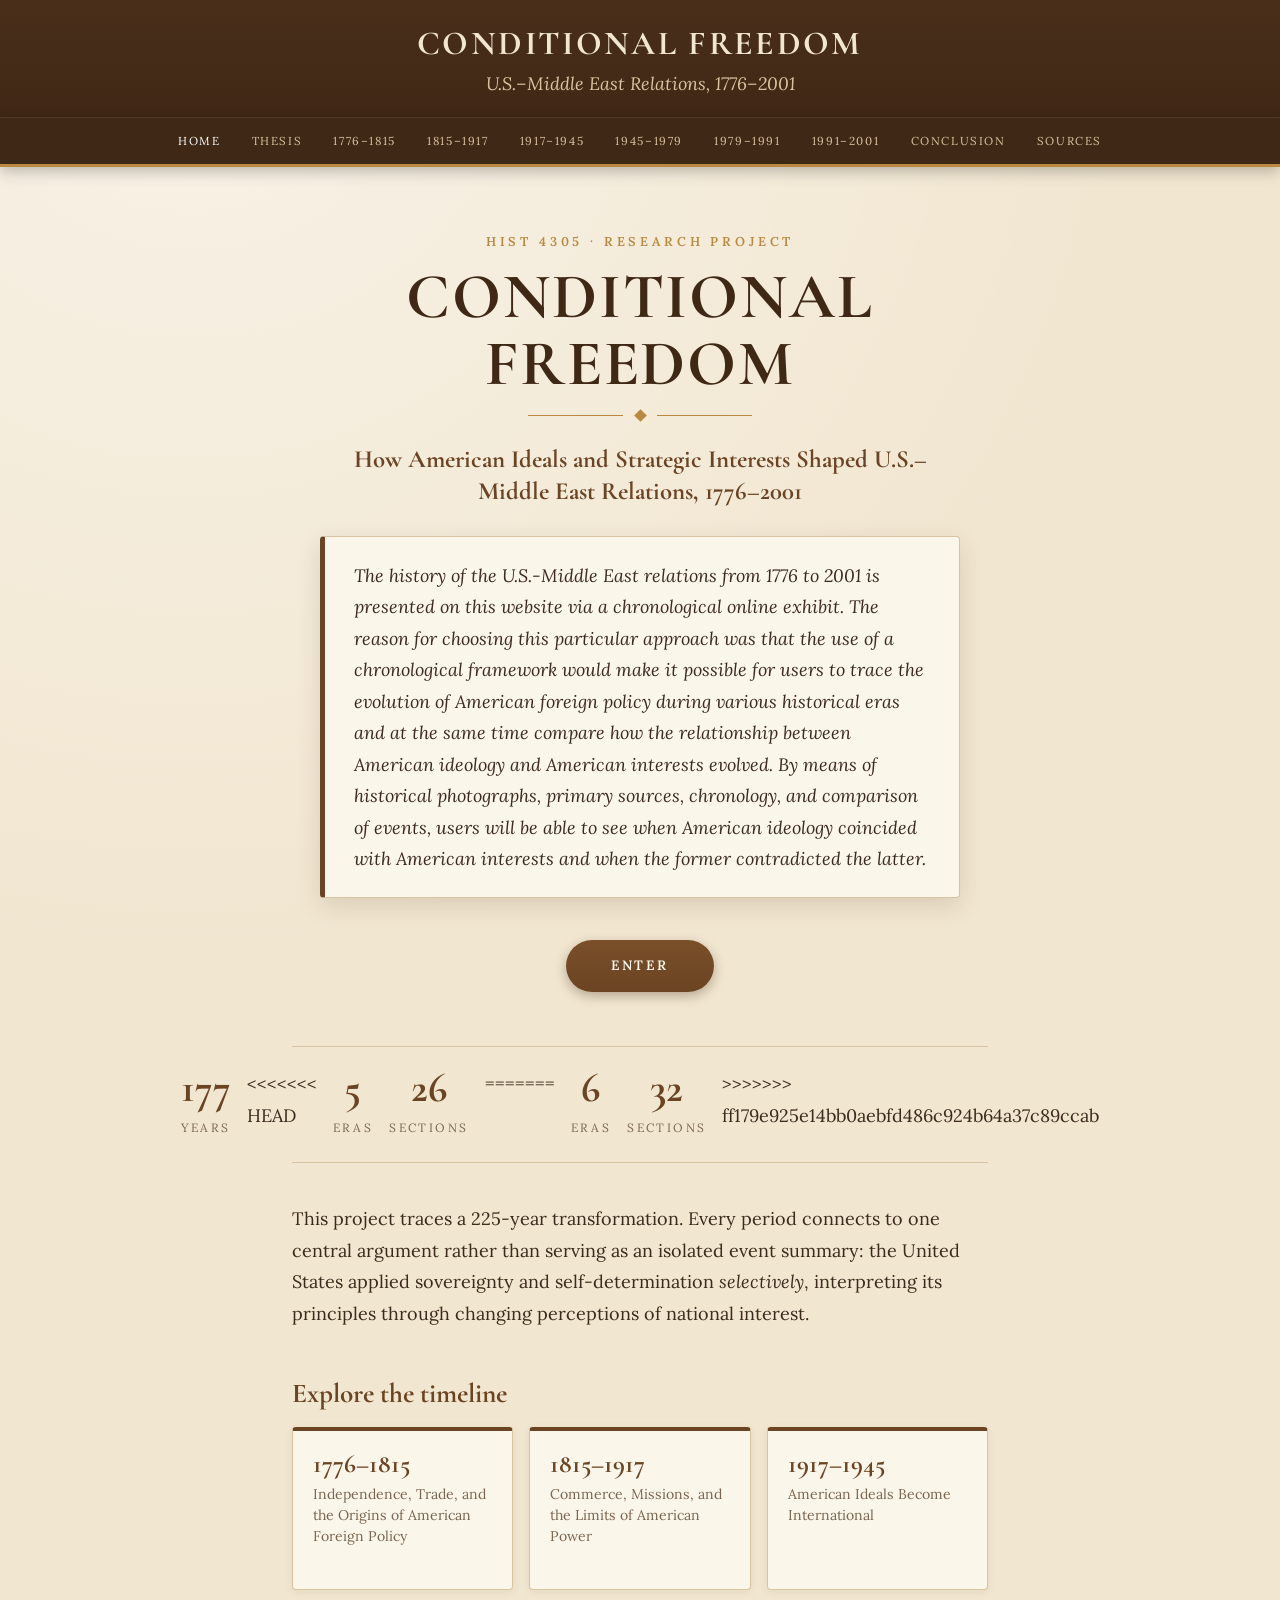
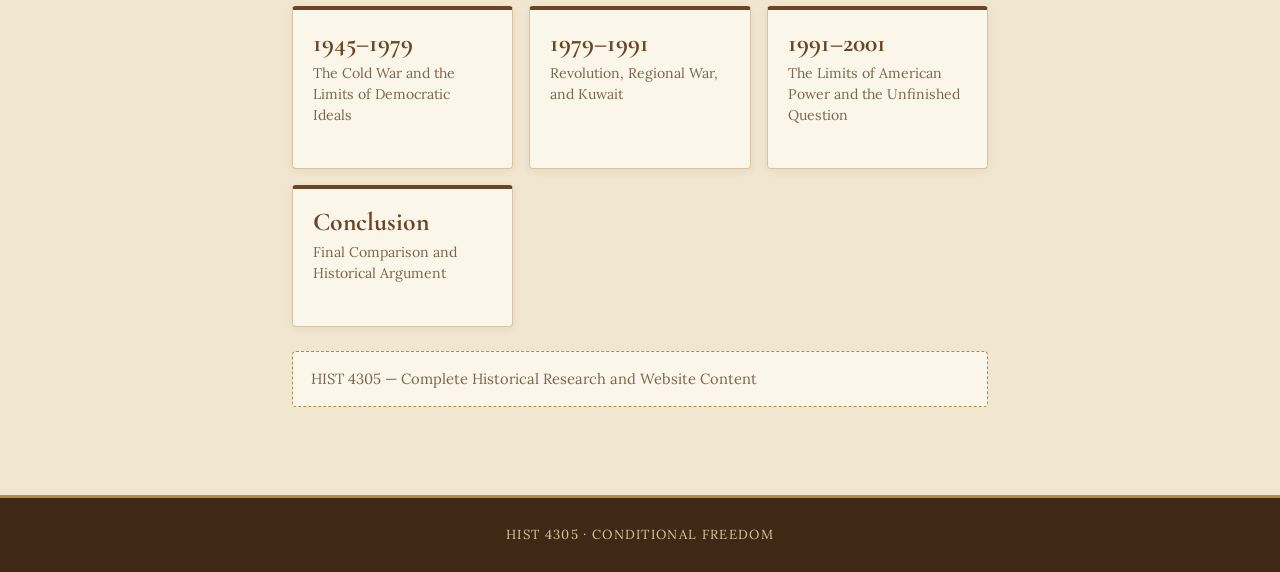
==== commit 10b84ed5: "final commit" ====
--- a/site/index.html
+++ b/site/index.html
@@ -46,8 +46,13 @@
 
     <div class="stats reveal">
       <div><b data-count="225">225</b><span>years</span></div>
+<<<<<<< HEAD
       <div><b data-count="6">6</b><span>eras</span></div>
       <div><b data-count="33">33</b><span>sections</span></div>
+=======
+      <div><b data-count="7">7</b><span>eras</span></div>
+      <div><b data-count="41">41</b><span>sections</span></div>
+>>>>>>> ff179e925e14bb0aebfd486c924b64a37c89ccab
     </div>
 
     <p class="reveal">This project traces a 225-year transformation. Every period connects to one central argument rather than serving as an isolated event summary: the United States applied sovereignty and self-determination <i>selectively</i>, interpreting its principles through changing perceptions of national interest.</p>
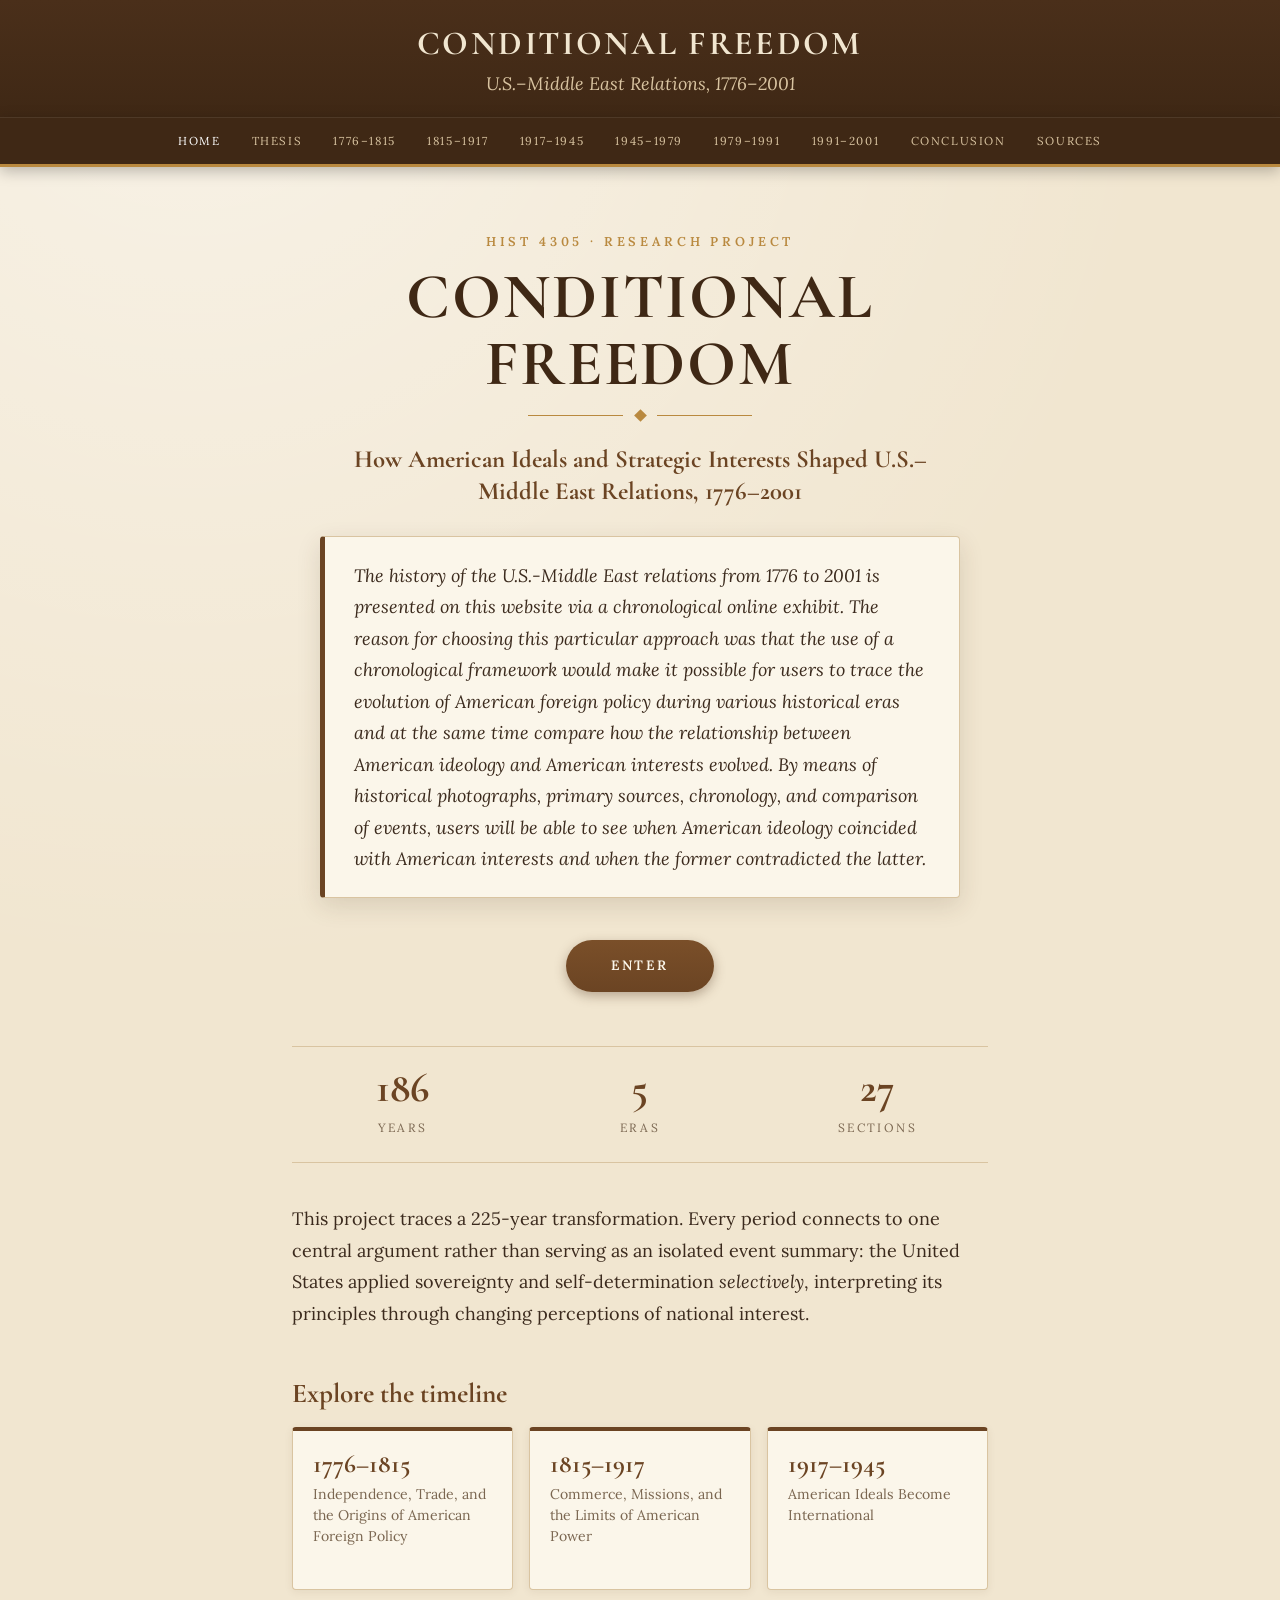
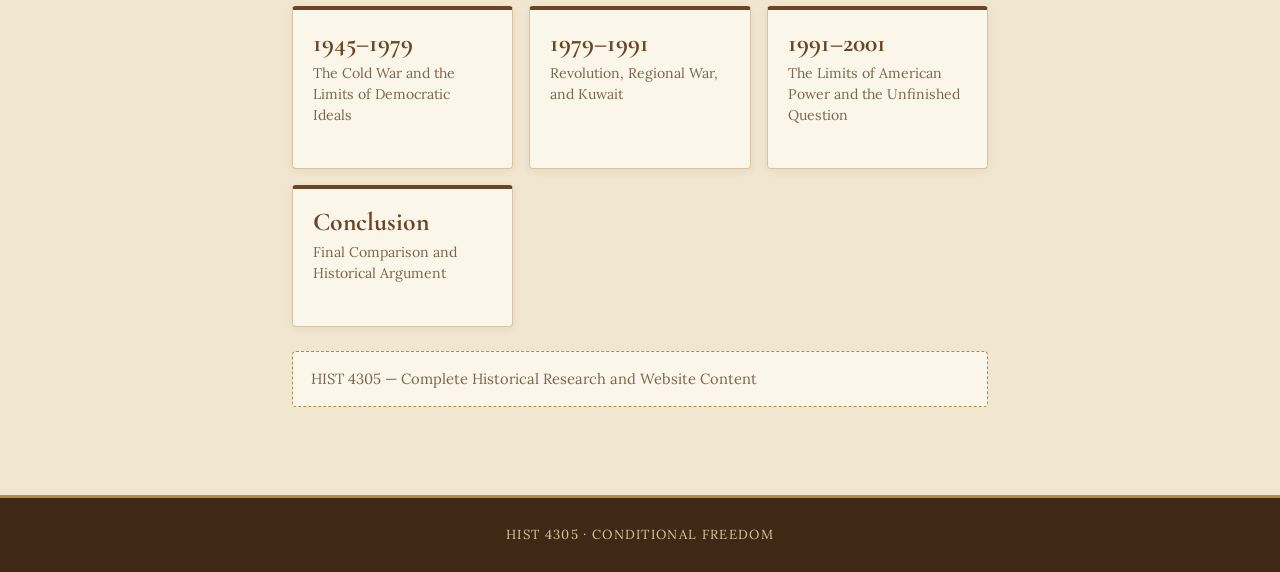
==== commit 2c557aab: "Resolve merge conflicts, keep contributor edits, renumber sections" ====
--- a/site/index.html
+++ b/site/index.html
@@ -46,13 +46,8 @@
 
     <div class="stats reveal">
       <div><b data-count="225">225</b><span>years</span></div>
-<<<<<<< HEAD
       <div><b data-count="6">6</b><span>eras</span></div>
       <div><b data-count="33">33</b><span>sections</span></div>
-=======
-      <div><b data-count="7">7</b><span>eras</span></div>
-      <div><b data-count="41">41</b><span>sections</span></div>
->>>>>>> ff179e925e14bb0aebfd486c924b64a37c89ccab
     </div>
 
     <p class="reveal">This project traces a 225-year transformation. Every period connects to one central argument rather than serving as an isolated event summary: the United States applied sovereignty and self-determination <i>selectively</i>, interpreting its principles through changing perceptions of national interest.</p>
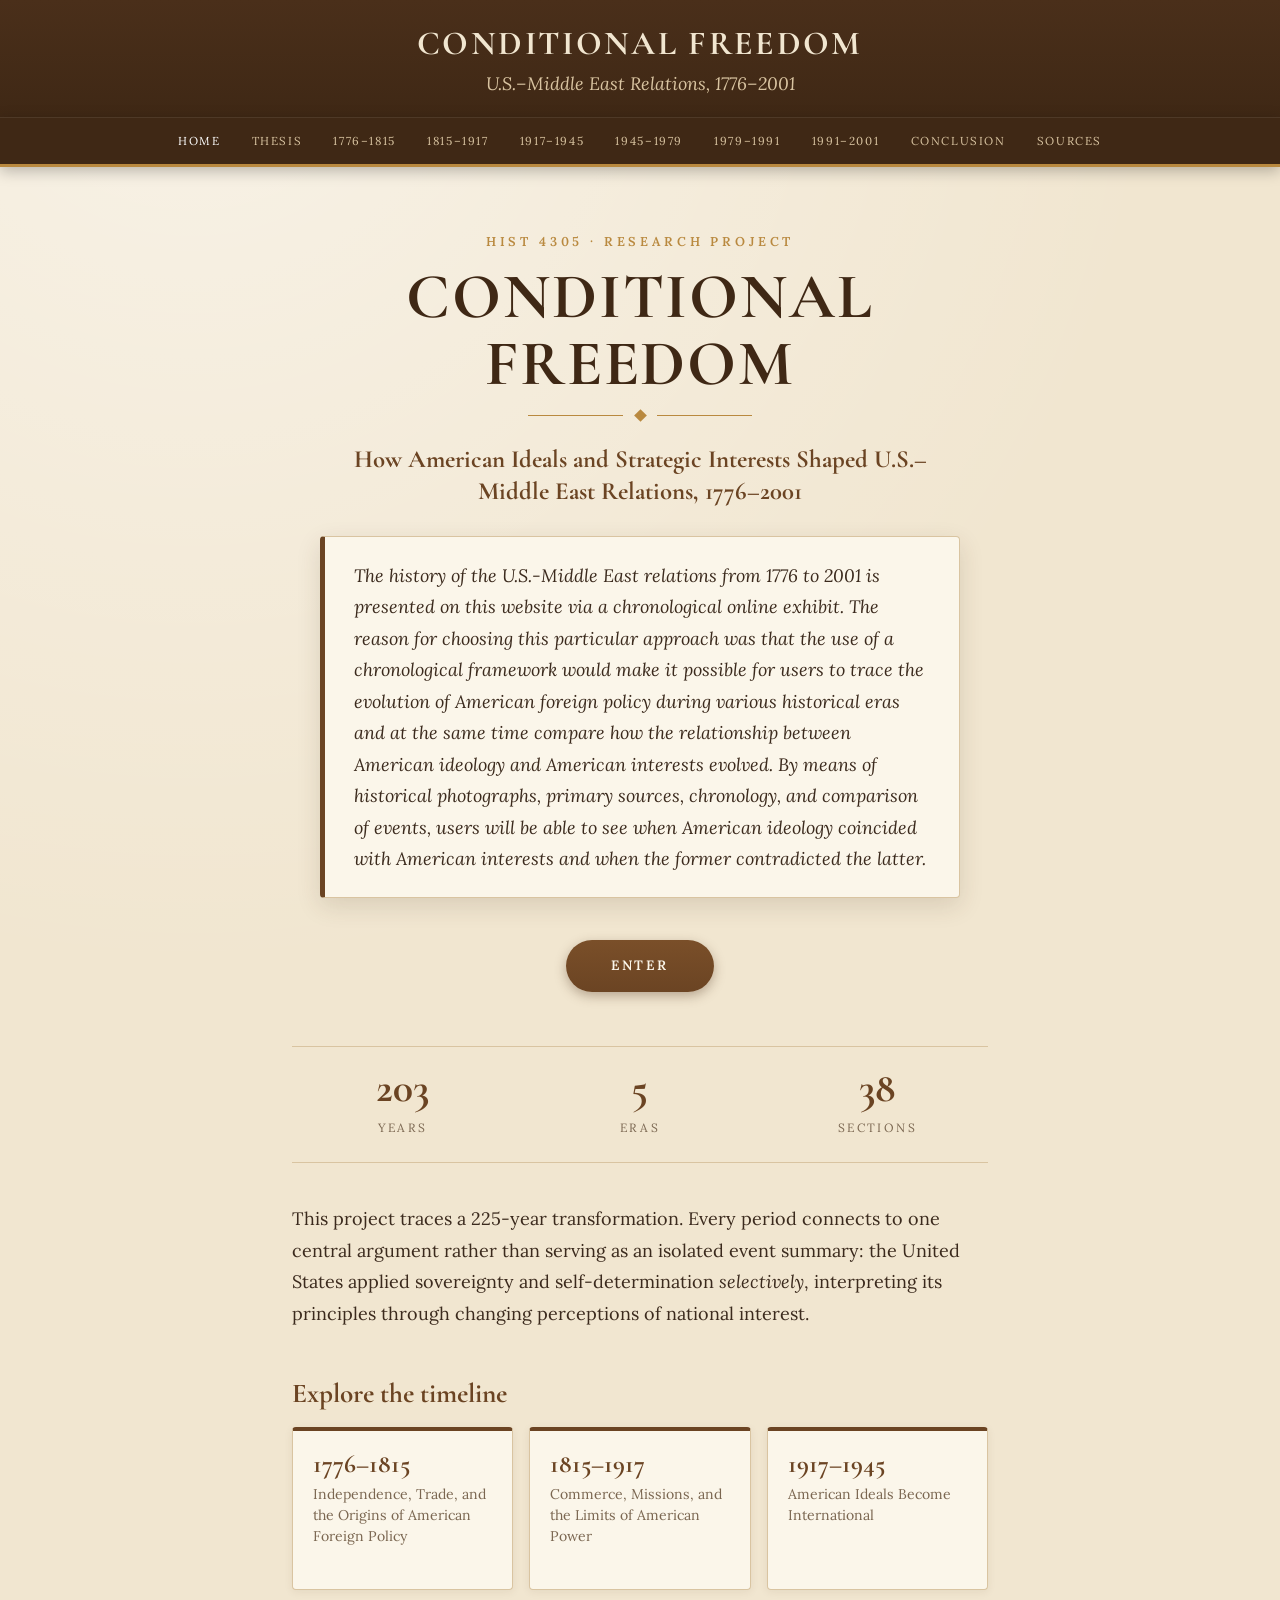
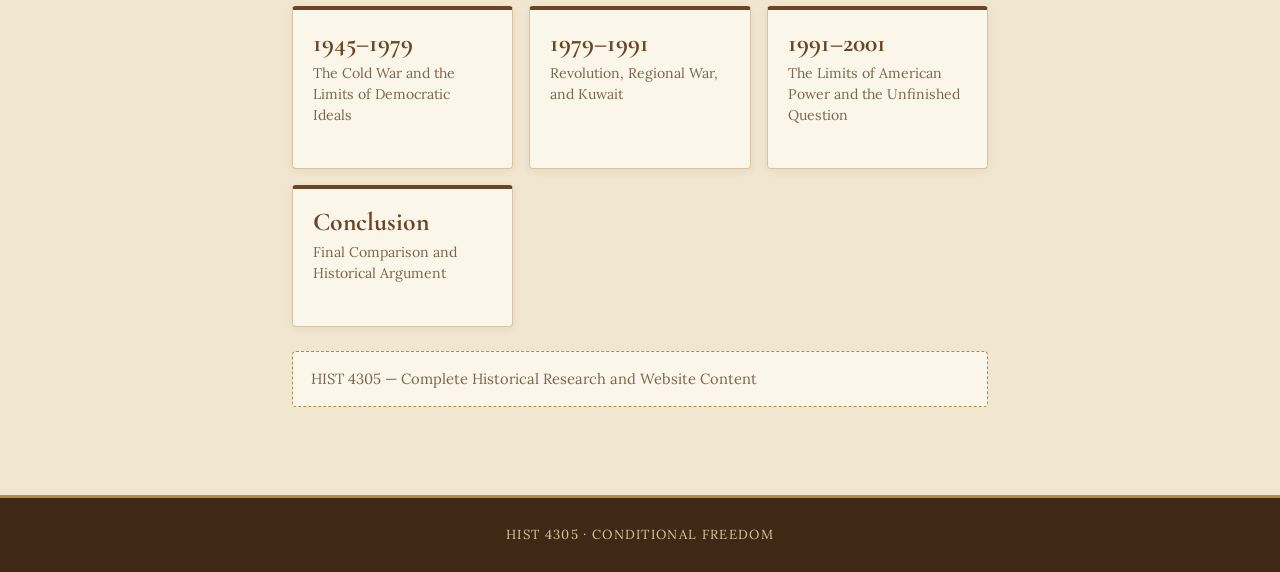
==== commit 1aefa96f: "Align text with timeline; remove sections on missionaries, cultural influence, and 1943 planning; re" ====
--- a/site/index.html
+++ b/site/index.html
@@ -47,7 +47,7 @@
     <div class="stats reveal">
       <div><b data-count="225">225</b><span>years</span></div>
       <div><b data-count="6">6</b><span>eras</span></div>
-      <div><b data-count="33">33</b><span>sections</span></div>
+      <div><b data-count="42">42</b><span>sections</span></div>
     </div>
 
     <p class="reveal">This project traces a 225-year transformation. Every period connects to one central argument rather than serving as an isolated event summary: the United States applied sovereignty and self-determination <i>selectively</i>, interpreting its principles through changing perceptions of national interest.</p>
